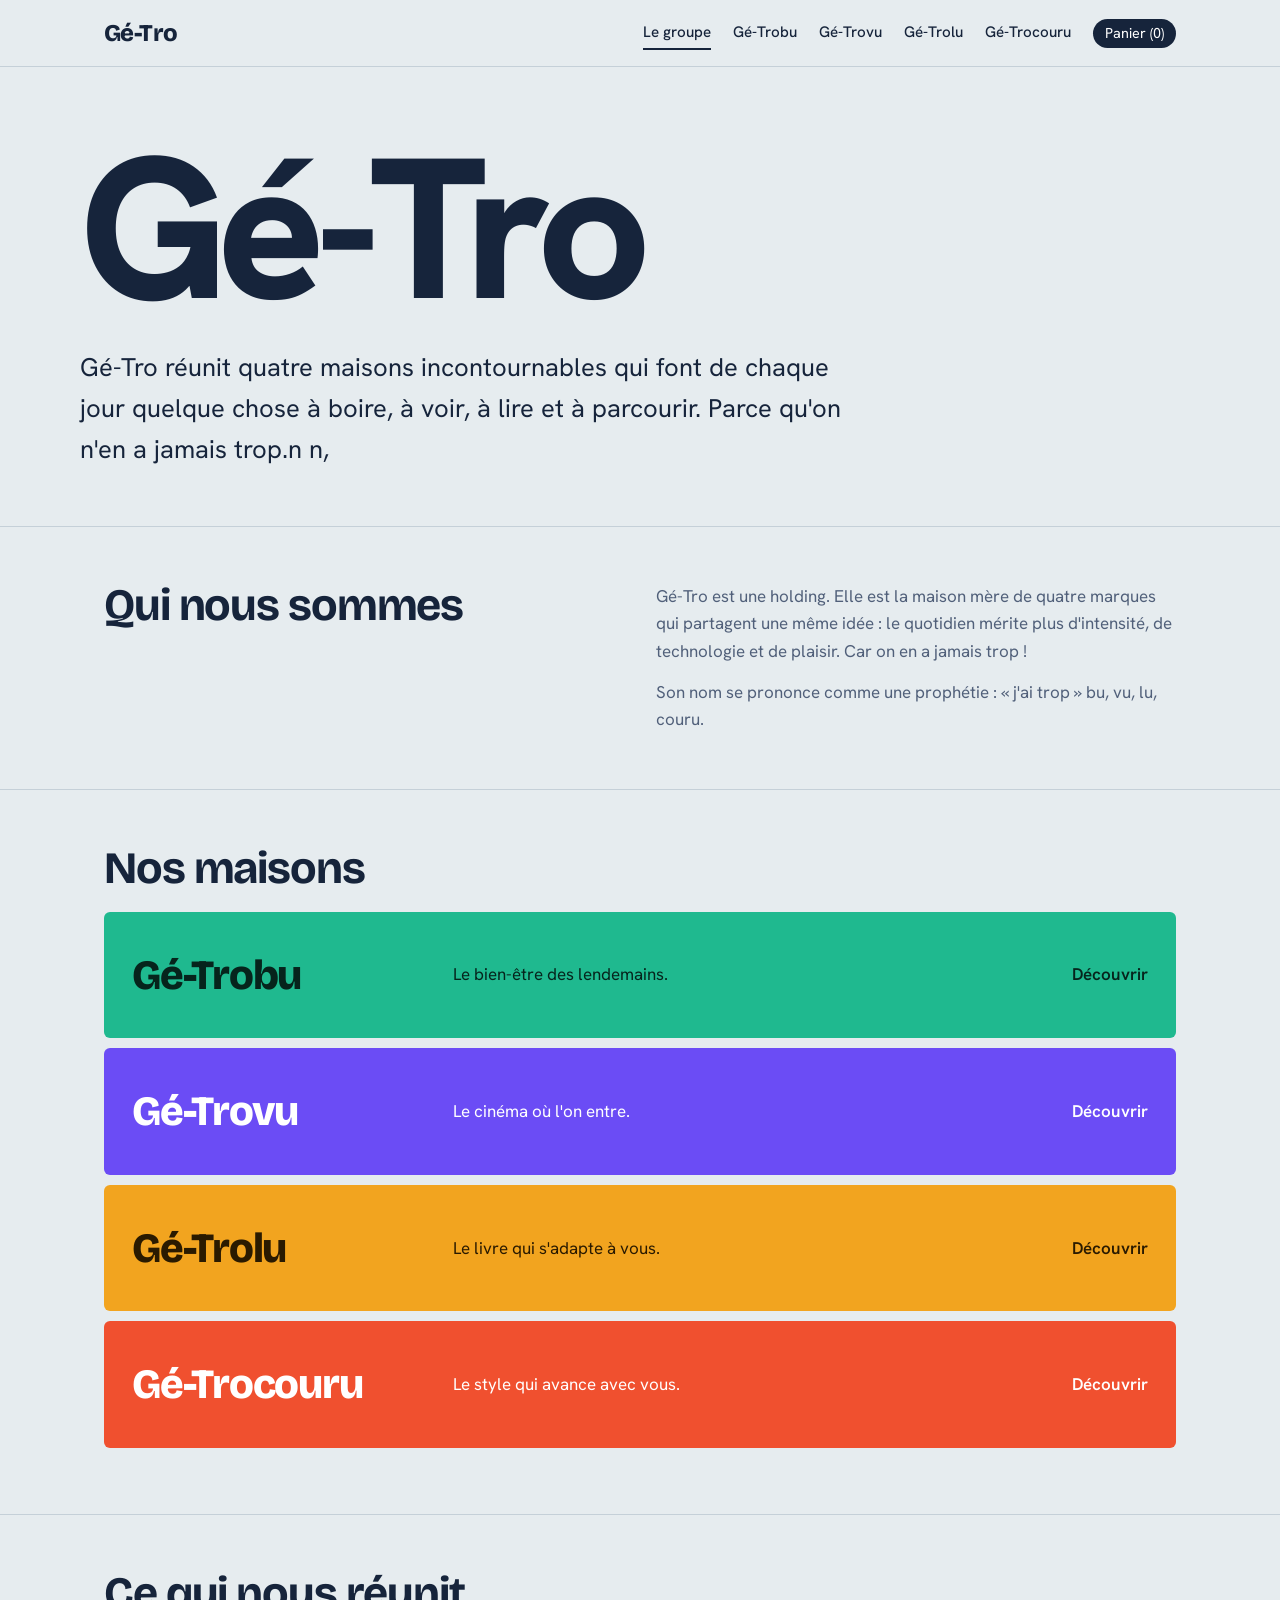
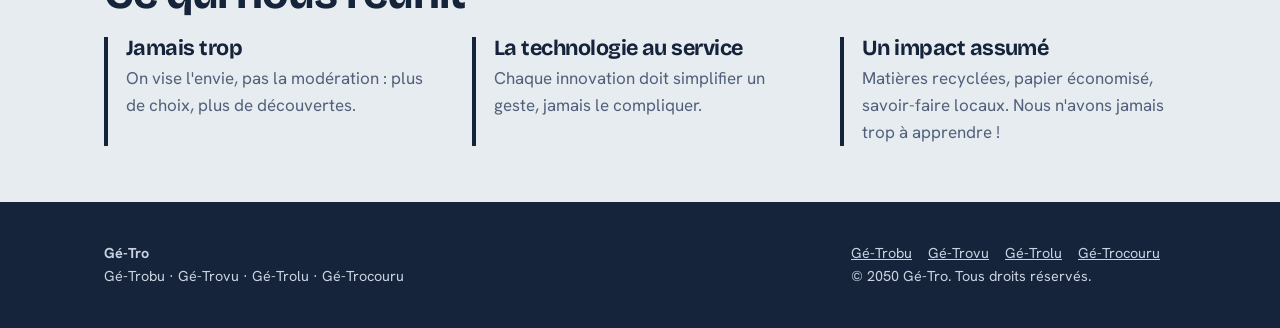
==== index.html @ 96f0ddb6 "Update index.html" ====
<!doctype html>
<html lang="fr">

<head>
    <meta charset="utf-8">
    <meta name="viewport" content="width=device-width,initial-scale=1">
    <title>Gé-Tro | On n'en a jamais trop</title>
    <meta name="description" content="Gé-Tro, la holding qui n'en a jamais trop.">

    <link rel="preconnect" href="https://fonts.googleapis.com">
    <link rel="preconnect" href="https://fonts.gstatic.com" crossorigin>
    <link
        href="https://fonts.googleapis.com/css2?family=Bricolage+Grotesque:opsz,wght@12..96,700;12..96,800&family=Hanken+Grotesk:wght@400;500;600&display=swap"
        rel="stylesheet">
    <link rel="stylesheet" href="style.css">
</head>

<body>
    <header>
        <div class="wrap">
            <nav aria-label="Principale"><a class="logo" href="index.html">Gé-Tro</a><a href="index.html"
                    aria-current="page">Le groupe</a><a href="trobu.html">Gé-Trobu</a><a
                    href="trovu.html">Gé-Trovu</a><a href="trolu.html">Gé-Trolu</a><a
                    href="trocouru.html">Gé-Trocouru</a><span id="cart" aria-live="polite">Panier (0)</span></nav>
        </div>
    </header>
    <main id="main">
        <div class="wrap hero">
            <div class="wm" aria-label="Gé-Tro"><span>Gé-Tro</span><span class="sfx" aria-hidden="true"><span
                        class="b1">bu</span><span class="b2">vu</span><span class="b3">lu</span><span
                        class="b4">couru</span></span></div>
            <p class="lead">Gé-Tro réunit quatre maisons incontournables qui font de chaque jour quelque chose à boire, à voir, à lire
                et à parcourir. Parce qu'on n'en a jamais trop.n n,</p>
        </div>
        <section>
            <div class="wrap cols">
                <div>
                    <h2>Qui nous sommes</h2>
                </div>
                <div class="txt">
                    <p>Gé-Tro est une holding. Elle est la maison mère de quatre marques qui partagent une même idée :
                        le quotidien mérite plus d'intensité, de technologie et de plaisir. Car on en a jamais trop !</p>
                    <p>Son nom se prononce comme une prophétie : « j'ai trop » bu, vu, lu, couru.</p>
                </div>
            </div>
        </section>
        <section>
            <div class="wrap">
                <h2>Nos maisons</h2><a class="row" style="--c:var(--bu);--on:#06241c" href="trobu.html"><span
                        class="n">Gé-Trobu</span><span>Le bien-être des lendemains. </span><span
                        class="go">Découvrir</span></a><a class="row" style="--c:var(--vu);--on:#fff"
                    href="trovu.html"><span class="n">Gé-Trovu</span><span>Le cinéma où l'on entre. </span><span
                        class="go">Découvrir</span></a><a class="row" style="--c:var(--lu);--on:#2a1a00"
                    href="trolu.html"><span class="n">Gé-Trolu</span><span>Le livre qui s'adapte à vous. </span><span
                        class="go">Découvrir</span></a><a class="row" style="--c:var(--cou);--on:#fff"
                    href="trocouru.html"><span class="n">Gé-Trocouru</span><span>Le style qui avance avec vous.
                    </span><span class="go">Découvrir</span></a>
            </div>
        </section>
        <section>
            <div class="wrap">
                <h2>Ce qui nous réunit</h2>
                <div class="cols">
                    <div class="val">
                        <h3>Jamais trop</h3>
                        <p>On vise l'envie, pas la modération : plus de choix, plus de découvertes.</p>
                    </div>
                    <div class="val">
                        <h3>La technologie au service</h3>
                        <p>Chaque innovation doit simplifier un geste, jamais le compliquer.</p>
                    </div>
                    <div class="val">
                        <h3>Un impact assumé</h3>
                        <p>Matières recyclées, papier économisé, savoir-faire locaux. Nous n'avons jamais trop à apprendre !</p>
                    </div>
                </div>
            </div>
        </section>
    </main>
    <footer>
        <div class="wrap">
            <div><strong>Gé-Tro</strong><br>Gé-Trobu · Gé-Trovu · Gé-Trolu · Gé-Trocouru</div>
            <div><a href="trobu.html">Gé-Trobu</a><a href="trovu.html">Gé-Trovu</a><a href="trolu.html">Gé-Trolu</a><a
                    href="trocouru.html">Gé-Trocouru</a><br>© 2050 Gé-Tro. Tous droits réservés.</div>
        </div>
    </footer>
    <script src="script.js"></script>
</body>

</html>
---- style.css ----
:root{--bg:#E6ECEF;--ink:#16243B;--mute:#51607a;--line:#c5d0d8;--c:#16243B;--on:#fff;
--bu:#1FB98F;--vu:#6B4CF5;--lu:#F2A41F;--cou:#F0502F}
*{box-sizing:border-box;margin:0}
html{scroll-behavior:smooth}
body{font:17px/1.6 "Hanken Grotesk",system-ui,sans-serif;background:var(--bg);color:var(--ink)}
h1,h2,h3,.logo{font-family:"Bricolage Grotesque","Hanken Grotesk",system-ui,sans-serif;line-height:1.02;letter-spacing:-.025em}
a{color:inherit}
:focus-visible{outline:3px solid var(--c);outline-offset:3px}
.wrap{max-width:1120px;margin:0 auto;padding:0 24px}
header{border-bottom:1px solid var(--line)}
nav{display:flex;align-items:center;gap:6px 22px;flex-wrap:wrap;padding:16px 0}
.logo{font-weight:800;font-size:1.5rem;text-decoration:none;margin-right:auto}
nav a:not(.logo){text-decoration:none;font-size:.95rem;font-weight:500;padding:4px 0;border-bottom:2px solid transparent}
nav a:not(.logo):hover,nav a[aria-current]{border-color:var(--c)}
#cart{font-size:.9rem;background:var(--ink);color:#fff;border-radius:99px;padding:3px 12px}
.hero{padding:72px 0 56px}
.wm{font-weight:800;font-size:clamp(4rem,17vw,12.5rem);line-height:.9;letter-spacing:-.05em;display:flex;flex-wrap:wrap;align-items:baseline}
.wm .sfx{display:inline-grid}
.wm .sfx span{grid-area:1/1;opacity:0;animation:cyc 10s infinite}
.wm .sfx span:nth-child(2){animation-delay:2.5s}.wm .sfx span:nth-child(3){animation-delay:5s}.wm .sfx span:nth-child(4){animation-delay:7.5s}
@keyframes cyc{0%{opacity:0;transform:translateY(.25em)}3%,22%{opacity:1;transform:none}25%,100%{opacity:0;transform:translateY(-.25em)}}
.b1{color:var(--bu)}.b2{color:var(--vu)}.b3{color:var(--lu)}.b4{color:var(--cou)}
.hero p.lead{font-size:clamp(1.2rem,2.4vw,1.6rem);max-width:30em;margin-top:28px}
.lead{max-width:36em}
section{padding:56px 0;border-top:1px solid var(--line)}
h2{font-size:clamp(1.8rem,4vw,2.8rem);margin-bottom:20px}
h3{font-size:1.35rem;margin-bottom:6px}
.cols{display:grid;grid-template-columns:repeat(auto-fit,minmax(240px,1fr));gap:32px}
.cols p,.txt p{color:var(--mute)}
.txt{max-width:40em}.txt p+p{margin-top:14px}
.row{display:grid;grid-template-columns:minmax(140px,1fr) 2fr auto;gap:24px;align-items:center;padding:30px 28px;background:var(--c);color:var(--on);text-decoration:none;margin-bottom:10px;border-radius:6px;transition:transform .2s}
.row:hover{transform:translateX(6px)}
.row .n{font-family:"Bricolage Grotesque",sans-serif;font-weight:800;font-size:clamp(1.6rem,4vw,2.6rem);letter-spacing:-.03em}
.row .go{font-weight:600}
.pitch{padding:64px 0 56px;background:var(--c);color:var(--on)}
.pitch .wm{font-size:clamp(3.5rem,13vw,9.5rem)}
.pitch .lead{font-size:clamp(1.15rem,2.2vw,1.5rem);margin-top:24px}
.pitch nav{padding:0}
.val{border-left:4px solid var(--c);padding-left:18px}
.shop{display:grid;grid-template-columns:repeat(auto-fit,minmax(240px,1fr));gap:20px}
.p{background:#fff;border-radius:6px;overflow:hidden;display:flex;flex-direction:column}
.p .vis{aspect-ratio:4/3;background:var(--c);color:var(--on);display:flex;align-items:flex-end;padding:16px;font:800 4.5rem/.85 "Bricolage Grotesque",sans-serif;letter-spacing:-.05em}
.p .in{padding:18px;display:flex;flex-direction:column;gap:6px;flex:1}
.p p{font-size:.95rem;color:var(--mute);flex:1}
.p .pr{display:flex;justify-content:space-between;align-items:center;margin-top:10px;font-weight:700}
button{font:600 .9rem inherit;font-family:inherit;border:0;background:var(--ink);color:#fff;padding:9px 16px;border-radius:99px;cursor:pointer}
button:hover{background:var(--c)}
footer{background:var(--ink);color:#c9d3e0;padding:40px 0;font-size:.9rem}
footer .wrap{display:flex;flex-wrap:wrap;gap:12px 32px;justify-content:space-between}
footer a{margin-right:16px}
@media(max-width:700px){.row{grid-template-columns:1fr}}
@media(prefers-reduced-motion:reduce){.wm .sfx span{animation:none}.wm .sfx span:first-child{opacity:1}.row{transition:none}}
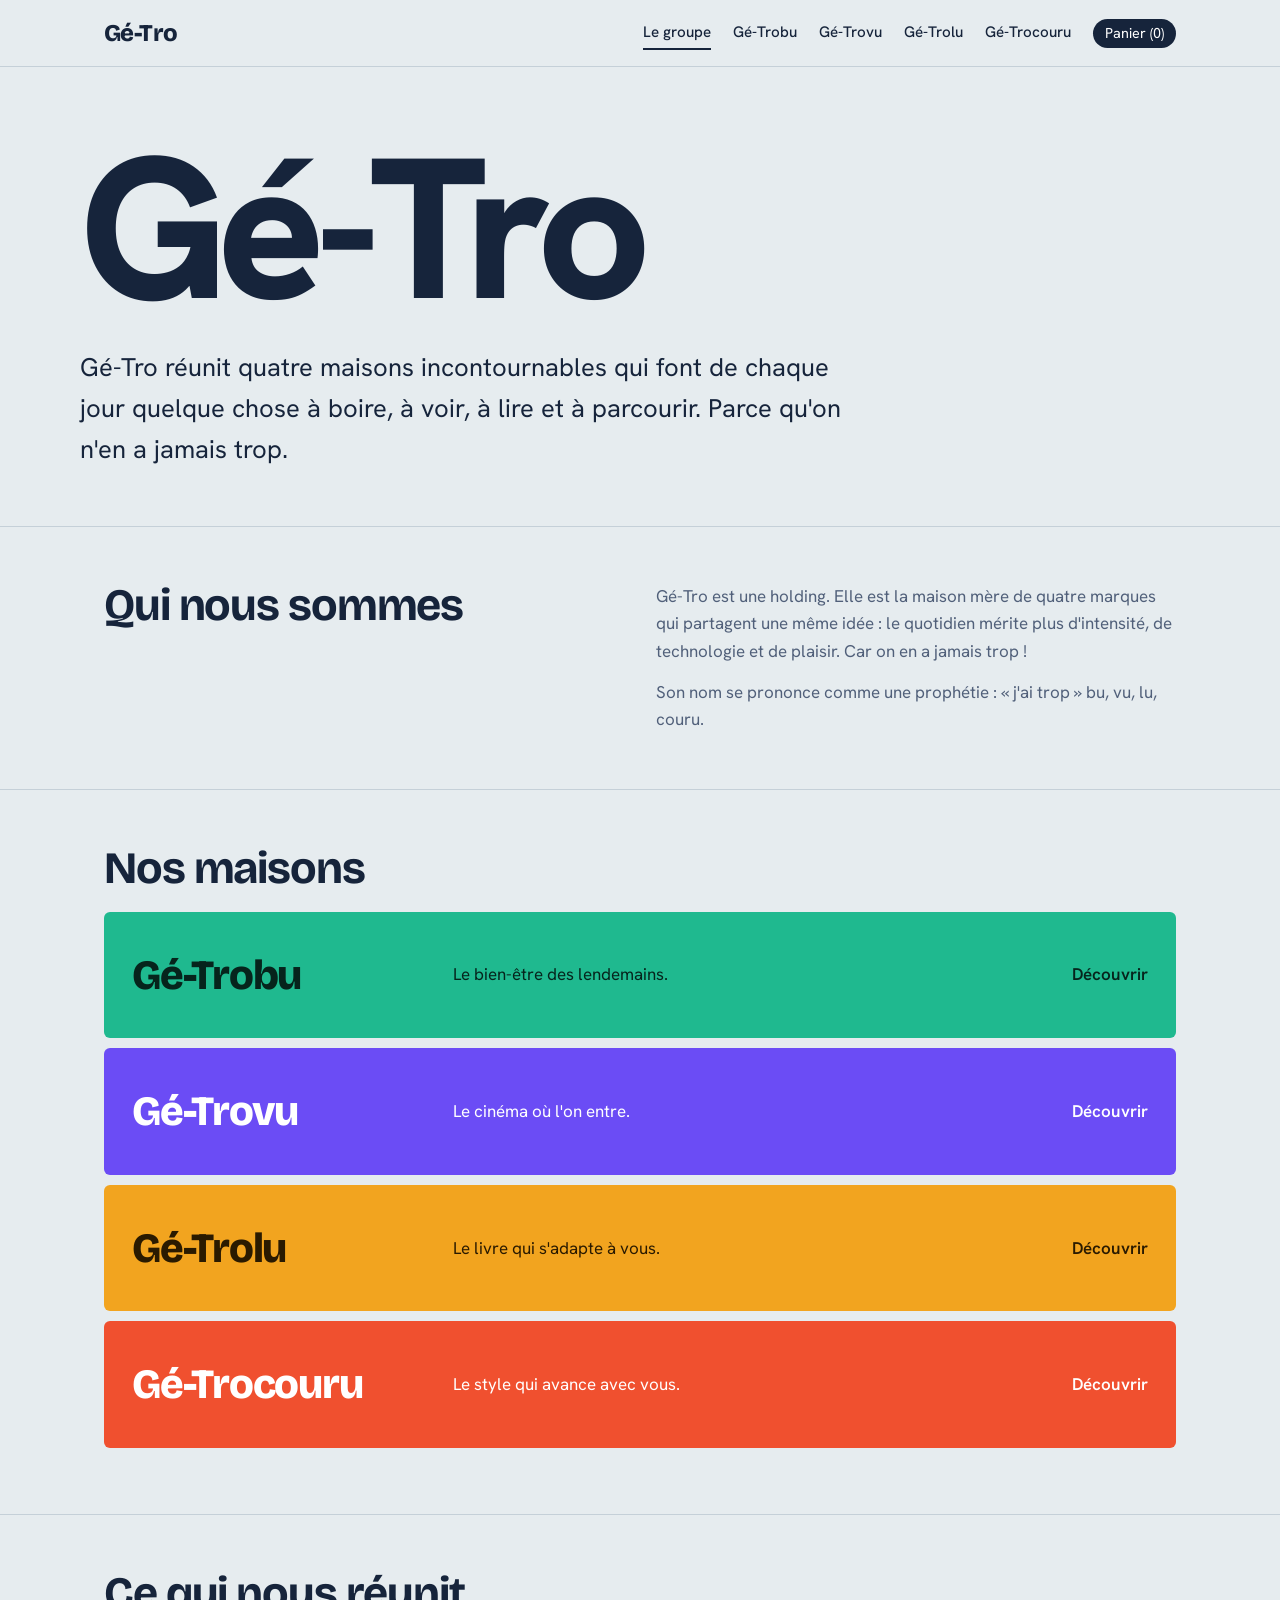
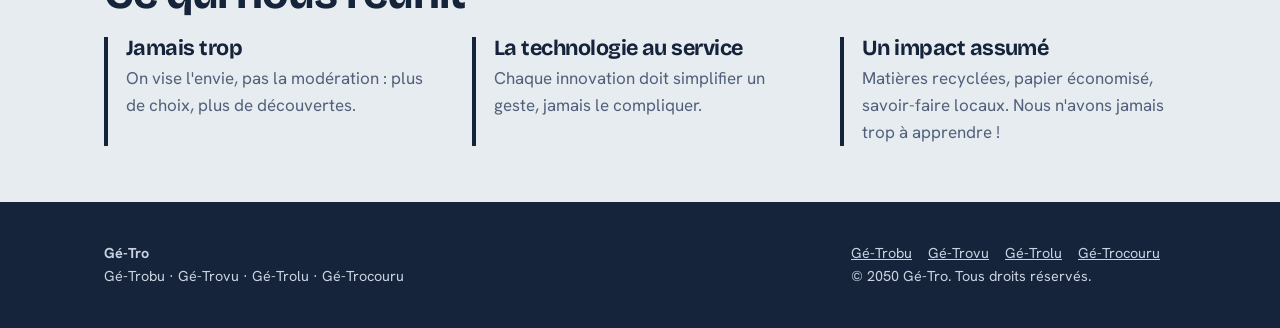
==== commit 74796da6: "Fix HTML encoding issues in index.html" ====
--- a/index.html
+++ b/index.html
@@ -30,7 +30,7 @@
                         class="b1">bu</span><span class="b2">vu</span><span class="b3">lu</span><span
                         class="b4">couru</span></span></div>
             <p class="lead">Gé-Tro réunit quatre maisons incontournables qui font de chaque jour quelque chose à boire, à voir, à lire
-                et à parcourir. Parce qu'on n'en a jamais trop.n n,</p>
+                et à parcourir. Parce qu'on n'en a jamais trop.</p>
         </div>
         <section>
             <div class="wrap cols">
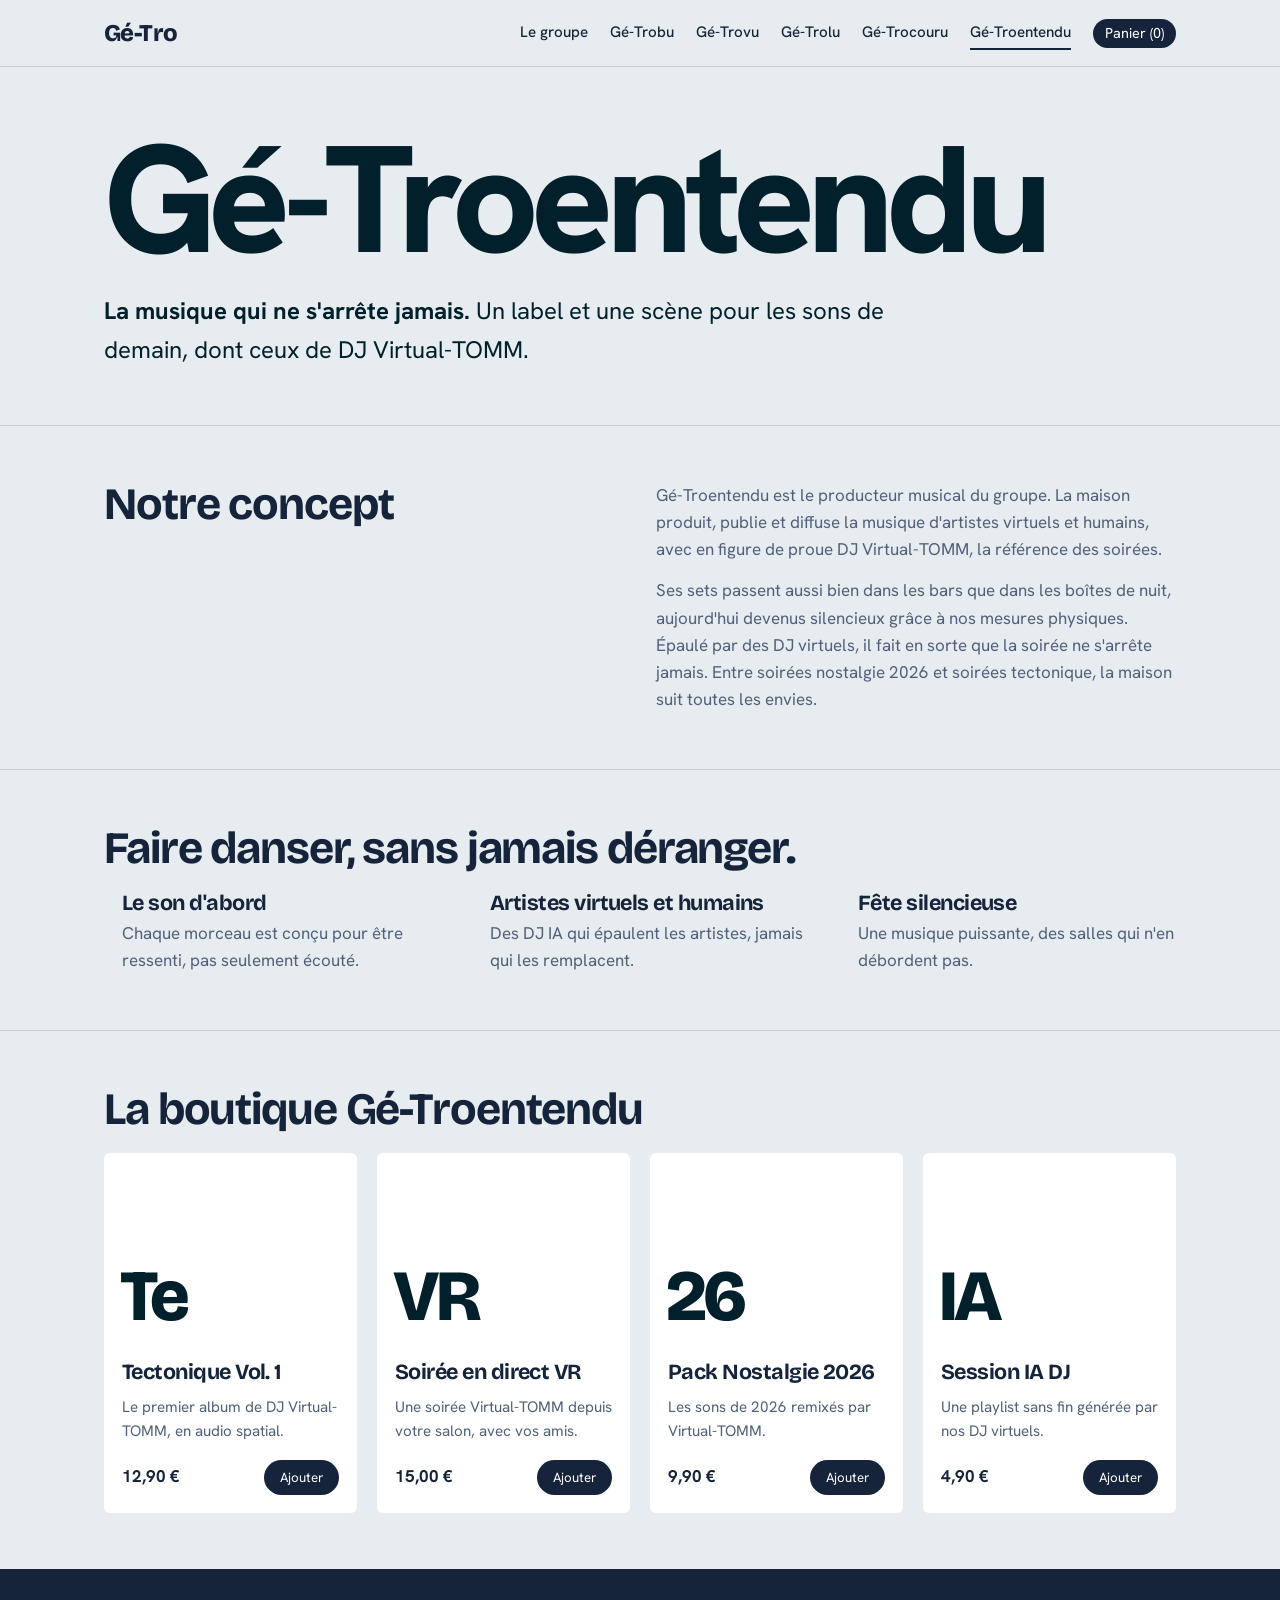
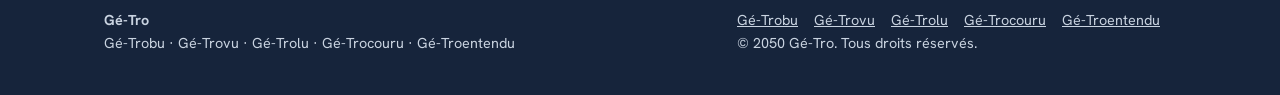
==== commit 9caf273d: "Update index.html" ====
--- a/index.html
+++ b/index.html
@@ -1,90 +1,61 @@
 <!doctype html>
 <html lang="fr">
-
 <head>
-    <meta charset="utf-8">
-    <meta name="viewport" content="width=device-width,initial-scale=1">
-    <title>Gé-Tro | On n'en a jamais trop</title>
-    <meta name="description" content="Gé-Tro, la holding qui n'en a jamais trop.">
-
-    <link rel="preconnect" href="https://fonts.googleapis.com">
-    <link rel="preconnect" href="https://fonts.gstatic.com" crossorigin>
-    <link
-        href="https://fonts.googleapis.com/css2?family=Bricolage+Grotesque:opsz,wght@12..96,700;12..96,800&family=Hanken+Grotesk:wght@400;500;600&display=swap"
-        rel="stylesheet">
-    <link rel="stylesheet" href="style.css">
+<meta charset="utf-8">
+<meta name="viewport" content="width=device-width,initial-scale=1">
+<title>Gé-Troentendu | Gé-Tro</title>
+<meta name="description" content="Gé-Tro, la holding qui n'en a jamais trop.">
+<link rel="preconnect" href="https://fonts.googleapis.com">
+<link rel="preconnect" href="https://fonts.gstatic.com" crossorigin>
+<link href="https://fonts.googleapis.com/css2?family=Bricolage+Grotesque:opsz,wght@12..96,700;12..96,800&family=Hanken+Grotesk:wght@400;500;600&display=swap" rel="stylesheet">
+<link rel="stylesheet" href="style.css">
 </head>
-
-<body>
-    <header>
-        <div class="wrap">
-            <nav aria-label="Principale"><a class="logo" href="index.html">Gé-Tro</a><a href="index.html"
-                    aria-current="page">Le groupe</a><a href="trobu.html">Gé-Trobu</a><a
-                    href="trovu.html">Gé-Trovu</a><a href="trolu.html">Gé-Trolu</a><a
-                    href="trocouru.html">Gé-Trocouru</a><span id="cart" aria-live="polite">Panier (0)</span></nav>
-        </div>
-    </header>
-    <main id="main">
-        <div class="wrap hero">
-            <div class="wm" aria-label="Gé-Tro"><span>Gé-Tro</span><span class="sfx" aria-hidden="true"><span
-                        class="b1">bu</span><span class="b2">vu</span><span class="b3">lu</span><span
-                        class="b4">couru</span></span></div>
-            <p class="lead">Gé-Tro réunit quatre maisons incontournables qui font de chaque jour quelque chose à boire, à voir, à lire
-                et à parcourir. Parce qu'on n'en a jamais trop.</p>
-        </div>
-        <section>
-            <div class="wrap cols">
-                <div>
-                    <h2>Qui nous sommes</h2>
-                </div>
-                <div class="txt">
-                    <p>Gé-Tro est une holding. Elle est la maison mère de quatre marques qui partagent une même idée :
-                        le quotidien mérite plus d'intensité, de technologie et de plaisir. Car on en a jamais trop !</p>
-                    <p>Son nom se prononce comme une prophétie : « j'ai trop » bu, vu, lu, couru.</p>
-                </div>
-            </div>
-        </section>
-        <section>
-            <div class="wrap">
-                <h2>Nos maisons</h2><a class="row" style="--c:var(--bu);--on:#06241c" href="trobu.html"><span
-                        class="n">Gé-Trobu</span><span>Le bien-être des lendemains. </span><span
-                        class="go">Découvrir</span></a><a class="row" style="--c:var(--vu);--on:#fff"
-                    href="trovu.html"><span class="n">Gé-Trovu</span><span>Le cinéma où l'on entre. </span><span
-                        class="go">Découvrir</span></a><a class="row" style="--c:var(--lu);--on:#2a1a00"
-                    href="trolu.html"><span class="n">Gé-Trolu</span><span>Le livre qui s'adapte à vous. </span><span
-                        class="go">Découvrir</span></a><a class="row" style="--c:var(--cou);--on:#fff"
-                    href="trocouru.html"><span class="n">Gé-Trocouru</span><span>Le style qui avance avec vous.
-                    </span><span class="go">Découvrir</span></a>
-            </div>
-        </section>
-        <section>
-            <div class="wrap">
-                <h2>Ce qui nous réunit</h2>
-                <div class="cols">
-                    <div class="val">
-                        <h3>Jamais trop</h3>
-                        <p>On vise l'envie, pas la modération : plus de choix, plus de découvertes.</p>
-                    </div>
-                    <div class="val">
-                        <h3>La technologie au service</h3>
-                        <p>Chaque innovation doit simplifier un geste, jamais le compliquer.</p>
-                    </div>
-                    <div class="val">
-                        <h3>Un impact assumé</h3>
-                        <p>Matières recyclées, papier économisé, savoir-faire locaux. Nous n'avons jamais trop à apprendre !</p>
-                    </div>
-                </div>
-            </div>
-        </section>
-    </main>
-    <footer>
-        <div class="wrap">
-            <div><strong>Gé-Tro</strong><br>Gé-Trobu · Gé-Trovu · Gé-Trolu · Gé-Trocouru</div>
-            <div><a href="trobu.html">Gé-Trobu</a><a href="trovu.html">Gé-Trovu</a><a href="trolu.html">Gé-Trolu</a><a
-                    href="trocouru.html">Gé-Trocouru</a><br>© 2050 Gé-Tro. Tous droits réservés.</div>
-        </div>
-    </footer>
-    <script src="script.js"></script>
+<body style="--c:var(--en)">
+<header><div class="wrap"><nav aria-label="Principale"><a class="logo" href="index.html">Gé-Tro</a><a href="index.html">Le groupe</a><a href="trobu.html">Gé-Trobu</a><a href="trovu.html">Gé-Trovu</a><a href="trolu.html">Gé-Trolu</a><a href="trocouru.html">Gé-Trocouru</a><a href="troentendu.html" aria-current="page">Gé-Troentendu</a><span id="cart" aria-live="polite">Panier (0)</span></nav></div></header>
+<main id="main">
+<div class="pitch" style="--on:#02202c">
+<div class="wrap">
+<div class="wm"><span>Gé-Tro</span><span>entendu</span></div>
+<p class="lead"><strong>La musique qui ne s'arrête jamais.</strong> Un label et une scène pour les sons de demain, dont ceux de DJ Virtual-TOMM.</p>
+</div>
+</div>
+<section>
+<div class="wrap cols">
+<div><h2>Notre concept</h2></div>
+<div class="txt">
+<p>Gé-Troentendu est le producteur musical du groupe. La maison produit, publie et diffuse la musique d'artistes virtuels et humains, avec en figure de proue DJ Virtual-TOMM, la référence des soirées.</p>
+<p>Ses sets passent aussi bien dans les bars que dans les boîtes de nuit, aujourd'hui devenus silencieux grâce à nos mesures physiques. Épaulé par des DJ virtuels, il fait en sorte que la soirée ne s'arrête jamais. Entre soirées nostalgie 2026 et soirées tectonique, la maison suit toutes les envies.</p>
+</div>
+</div>
+</section>
+<section>
+<div class="wrap">
+<h2>Faire danser, sans jamais déranger.</h2>
+<div class="cols">
+<div class="val"><h3>Le son d'abord</h3><p>Chaque morceau est conçu pour être ressenti, pas seulement écouté.</p></div>
+<div class="val"><h3>Artistes virtuels et humains</h3><p>Des DJ IA qui épaulent les artistes, jamais qui les remplacent.</p></div>
+<div class="val"><h3>Fête silencieuse</h3><p>Une musique puissante, des salles qui n'en débordent pas.</p></div>
+</div>
+</div>
+</section>
+<section id="boutique">
+<div class="wrap">
+<h2>La boutique Gé-Troentendu</h2>
+<div class="shop">
+<article class="p"><div class="vis" style="--on:#02202c" aria-hidden="true">Te</div><div class="in"><h3>Tectonique Vol. 1</h3><p>Le premier album de DJ Virtual-TOMM, en audio spatial.</p><div class="pr"><span>12,90 €</span><button data-add>Ajouter</button></div></div></article>
+<article class="p"><div class="vis" style="--on:#02202c" aria-hidden="true">VR</div><div class="in"><h3>Soirée en direct VR</h3><p>Une soirée Virtual-TOMM depuis votre salon, avec vos amis.</p><div class="pr"><span>15,00 €</span><button data-add>Ajouter</button></div></div></article>
+<article class="p"><div class="vis" style="--on:#02202c" aria-hidden="true">26</div><div class="in"><h3>Pack Nostalgie 2026</h3><p>Les sons de 2026 remixés par Virtual-TOMM.</p><div class="pr"><span>9,90 €</span><button data-add>Ajouter</button></div></div></article>
+<article class="p"><div class="vis" style="--on:#02202c" aria-hidden="true">IA</div><div class="in"><h3>Session IA DJ</h3><p>Une playlist sans fin générée par nos DJ virtuels.</p><div class="pr"><span>4,90 €</span><button data-add>Ajouter</button></div></div></article>
+</div>
+</div>
+</section>
+</main>
+<footer>
+<div class="wrap">
+<div><strong>Gé-Tro</strong><br>Gé-Trobu · Gé-Trovu · Gé-Trolu · Gé-Trocouru · Gé-Troentendu</div>
+<div><a href="trobu.html">Gé-Trobu</a><a href="trovu.html">Gé-Trovu</a><a href="trolu.html">Gé-Trolu</a><a href="trocouru.html">Gé-Trocouru</a><a href="troentendu.html">Gé-Troentendu</a><br>© 2050 Gé-Tro. Tous droits réservés.</div>
+</div>
+</footer>
+<script src="script.js"></script>
 </body>
-
 </html>
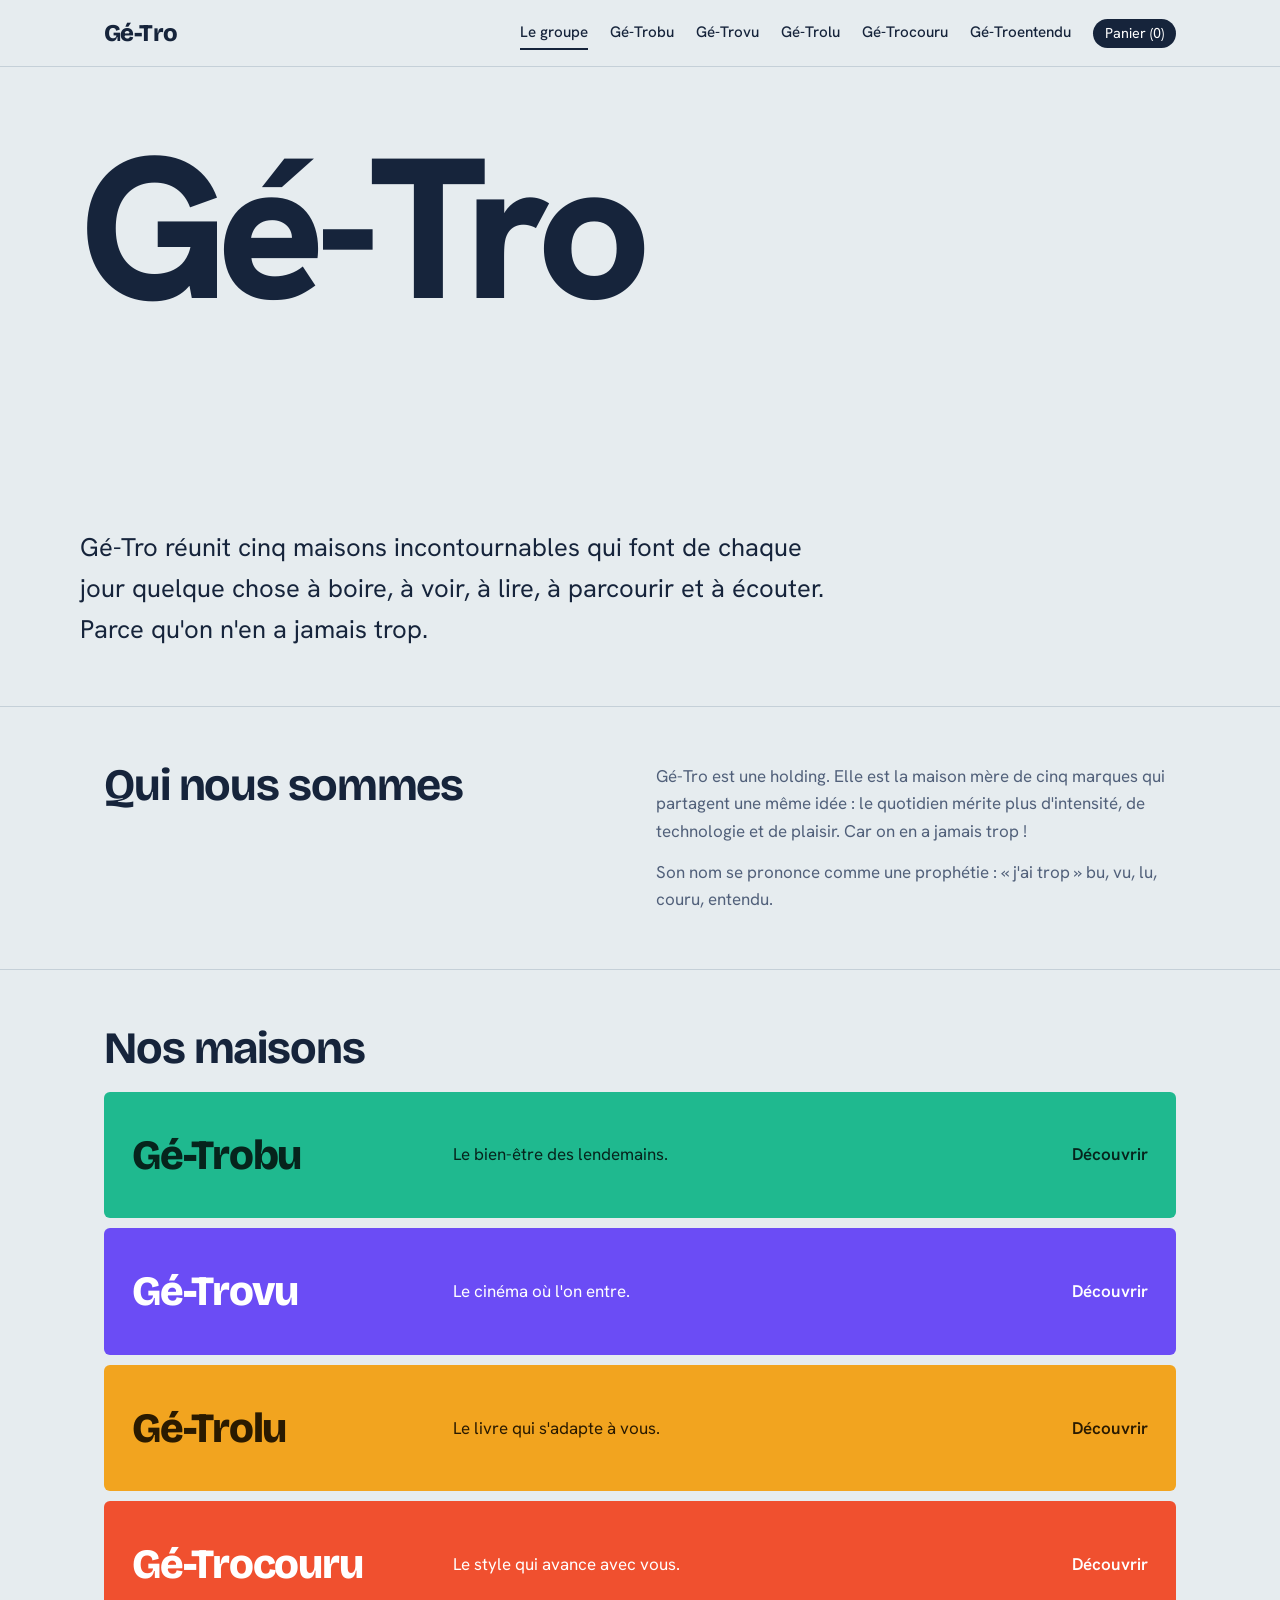
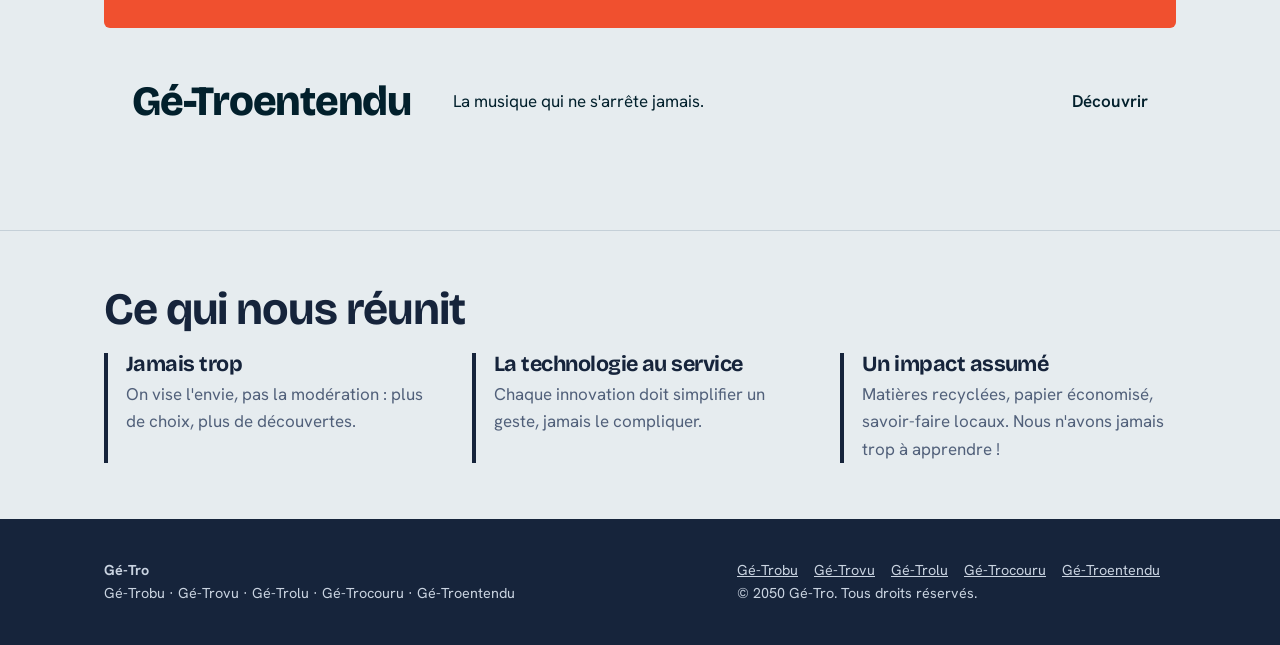
==== commit edf288e7: "Revise index.html content and structure Updated the content and structure of the index.html file, in" ====
--- a/index.html
+++ b/index.html
@@ -3,49 +3,46 @@
 <head>
 <meta charset="utf-8">
 <meta name="viewport" content="width=device-width,initial-scale=1">
-<title>Gé-Troentendu | Gé-Tro</title>
+<title>Gé-Tro | On n'en a jamais trop</title>
 <meta name="description" content="Gé-Tro, la holding qui n'en a jamais trop.">
 <link rel="preconnect" href="https://fonts.googleapis.com">
 <link rel="preconnect" href="https://fonts.gstatic.com" crossorigin>
 <link href="https://fonts.googleapis.com/css2?family=Bricolage+Grotesque:opsz,wght@12..96,700;12..96,800&family=Hanken+Grotesk:wght@400;500;600&display=swap" rel="stylesheet">
 <link rel="stylesheet" href="style.css">
 </head>
-<body style="--c:var(--en)">
-<header><div class="wrap"><nav aria-label="Principale"><a class="logo" href="index.html">Gé-Tro</a><a href="index.html">Le groupe</a><a href="trobu.html">Gé-Trobu</a><a href="trovu.html">Gé-Trovu</a><a href="trolu.html">Gé-Trolu</a><a href="trocouru.html">Gé-Trocouru</a><a href="troentendu.html" aria-current="page">Gé-Troentendu</a><span id="cart" aria-live="polite">Panier (0)</span></nav></div></header>
+<body>
+<header><div class="wrap"><nav aria-label="Principale"><a class="logo" href="index.html">Gé-Tro</a><a href="index.html" aria-current="page">Le groupe</a><a href="trobu.html">Gé-Trobu</a><a href="trovu.html">Gé-Trovu</a><a href="trolu.html">Gé-Trolu</a><a href="trocouru.html">Gé-Trocouru</a><a href="troentendu.html">Gé-Troentendu</a><span id="cart" aria-live="polite">Panier (0)</span></nav></div></header>
 <main id="main">
-<div class="pitch" style="--on:#02202c">
-<div class="wrap">
-<div class="wm"><span>Gé-Tro</span><span>entendu</span></div>
-<p class="lead"><strong>La musique qui ne s'arrête jamais.</strong> Un label et une scène pour les sons de demain, dont ceux de DJ Virtual-TOMM.</p>
-</div>
+<div class="wrap hero">
+<div class="wm" aria-label="Gé-Tro"><span>Gé-Tro</span><span class="sfx" aria-hidden="true"><span class="b1">bu</span><span class="b2">vu</span><span class="b3">lu</span><span class="b4">couru</span><span class="b5">entendu</span></span></div>
+<p class="lead">Gé-Tro réunit cinq maisons incontournables qui font de chaque jour quelque chose à boire, à voir, à lire, à parcourir et à écouter. Parce qu'on n'en a jamais trop.</p>
 </div>
 <section>
 <div class="wrap cols">
-<div><h2>Notre concept</h2></div>
+<div><h2>Qui nous sommes</h2></div>
 <div class="txt">
-<p>Gé-Troentendu est le producteur musical du groupe. La maison produit, publie et diffuse la musique d'artistes virtuels et humains, avec en figure de proue DJ Virtual-TOMM, la référence des soirées.</p>
-<p>Ses sets passent aussi bien dans les bars que dans les boîtes de nuit, aujourd'hui devenus silencieux grâce à nos mesures physiques. Épaulé par des DJ virtuels, il fait en sorte que la soirée ne s'arrête jamais. Entre soirées nostalgie 2026 et soirées tectonique, la maison suit toutes les envies.</p>
+<p>Gé-Tro est une holding. Elle est la maison mère de cinq marques qui partagent une même idée : le quotidien mérite plus d'intensité, de technologie et de plaisir. Car on en a jamais trop !</p>
+<p>Son nom se prononce comme une prophétie : « j'ai trop » bu, vu, lu, couru, entendu.</p>
 </div>
 </div>
 </section>
 <section>
 <div class="wrap">
-<h2>Faire danser, sans jamais déranger.</h2>
-<div class="cols">
-<div class="val"><h3>Le son d'abord</h3><p>Chaque morceau est conçu pour être ressenti, pas seulement écouté.</p></div>
-<div class="val"><h3>Artistes virtuels et humains</h3><p>Des DJ IA qui épaulent les artistes, jamais qui les remplacent.</p></div>
-<div class="val"><h3>Fête silencieuse</h3><p>Une musique puissante, des salles qui n'en débordent pas.</p></div>
-</div>
+<h2>Nos maisons</h2>
+<a class="row" style="--c:var(--bu);--on:#06241c" href="trobu.html"><span class="n">Gé-Trobu</span><span>Le bien-être des lendemains.</span><span class="go">Découvrir</span></a>
+<a class="row" style="--c:var(--vu);--on:#fff" href="trovu.html"><span class="n">Gé-Trovu</span><span>Le cinéma où l'on entre.</span><span class="go">Découvrir</span></a>
+<a class="row" style="--c:var(--lu);--on:#2a1a00" href="trolu.html"><span class="n">Gé-Trolu</span><span>Le livre qui s'adapte à vous.</span><span class="go">Découvrir</span></a>
+<a class="row" style="--c:var(--cou);--on:#fff" href="trocouru.html"><span class="n">Gé-Trocouru</span><span>Le style qui avance avec vous.</span><span class="go">Découvrir</span></a>
+<a class="row" style="--c:var(--en);--on:#02202c" href="troentendu.html"><span class="n">Gé-Troentendu</span><span>La musique qui ne s'arrête jamais.</span><span class="go">Découvrir</span></a>
 </div>
 </section>
-<section id="boutique">
+<section>
 <div class="wrap">
-<h2>La boutique Gé-Troentendu</h2>
-<div class="shop">
-<article class="p"><div class="vis" style="--on:#02202c" aria-hidden="true">Te</div><div class="in"><h3>Tectonique Vol. 1</h3><p>Le premier album de DJ Virtual-TOMM, en audio spatial.</p><div class="pr"><span>12,90 €</span><button data-add>Ajouter</button></div></div></article>
-<article class="p"><div class="vis" style="--on:#02202c" aria-hidden="true">VR</div><div class="in"><h3>Soirée en direct VR</h3><p>Une soirée Virtual-TOMM depuis votre salon, avec vos amis.</p><div class="pr"><span>15,00 €</span><button data-add>Ajouter</button></div></div></article>
-<article class="p"><div class="vis" style="--on:#02202c" aria-hidden="true">26</div><div class="in"><h3>Pack Nostalgie 2026</h3><p>Les sons de 2026 remixés par Virtual-TOMM.</p><div class="pr"><span>9,90 €</span><button data-add>Ajouter</button></div></div></article>
-<article class="p"><div class="vis" style="--on:#02202c" aria-hidden="true">IA</div><div class="in"><h3>Session IA DJ</h3><p>Une playlist sans fin générée par nos DJ virtuels.</p><div class="pr"><span>4,90 €</span><button data-add>Ajouter</button></div></div></article>
+<h2>Ce qui nous réunit</h2>
+<div class="cols">
+<div class="val"><h3>Jamais trop</h3><p>On vise l'envie, pas la modération : plus de choix, plus de découvertes.</p></div>
+<div class="val"><h3>La technologie au service</h3><p>Chaque innovation doit simplifier un geste, jamais le compliquer.</p></div>
+<div class="val"><h3>Un impact assumé</h3><p>Matières recyclées, papier économisé, savoir-faire locaux. Nous n'avons jamais trop à apprendre !</p></div>
 </div>
 </div>
 </section>
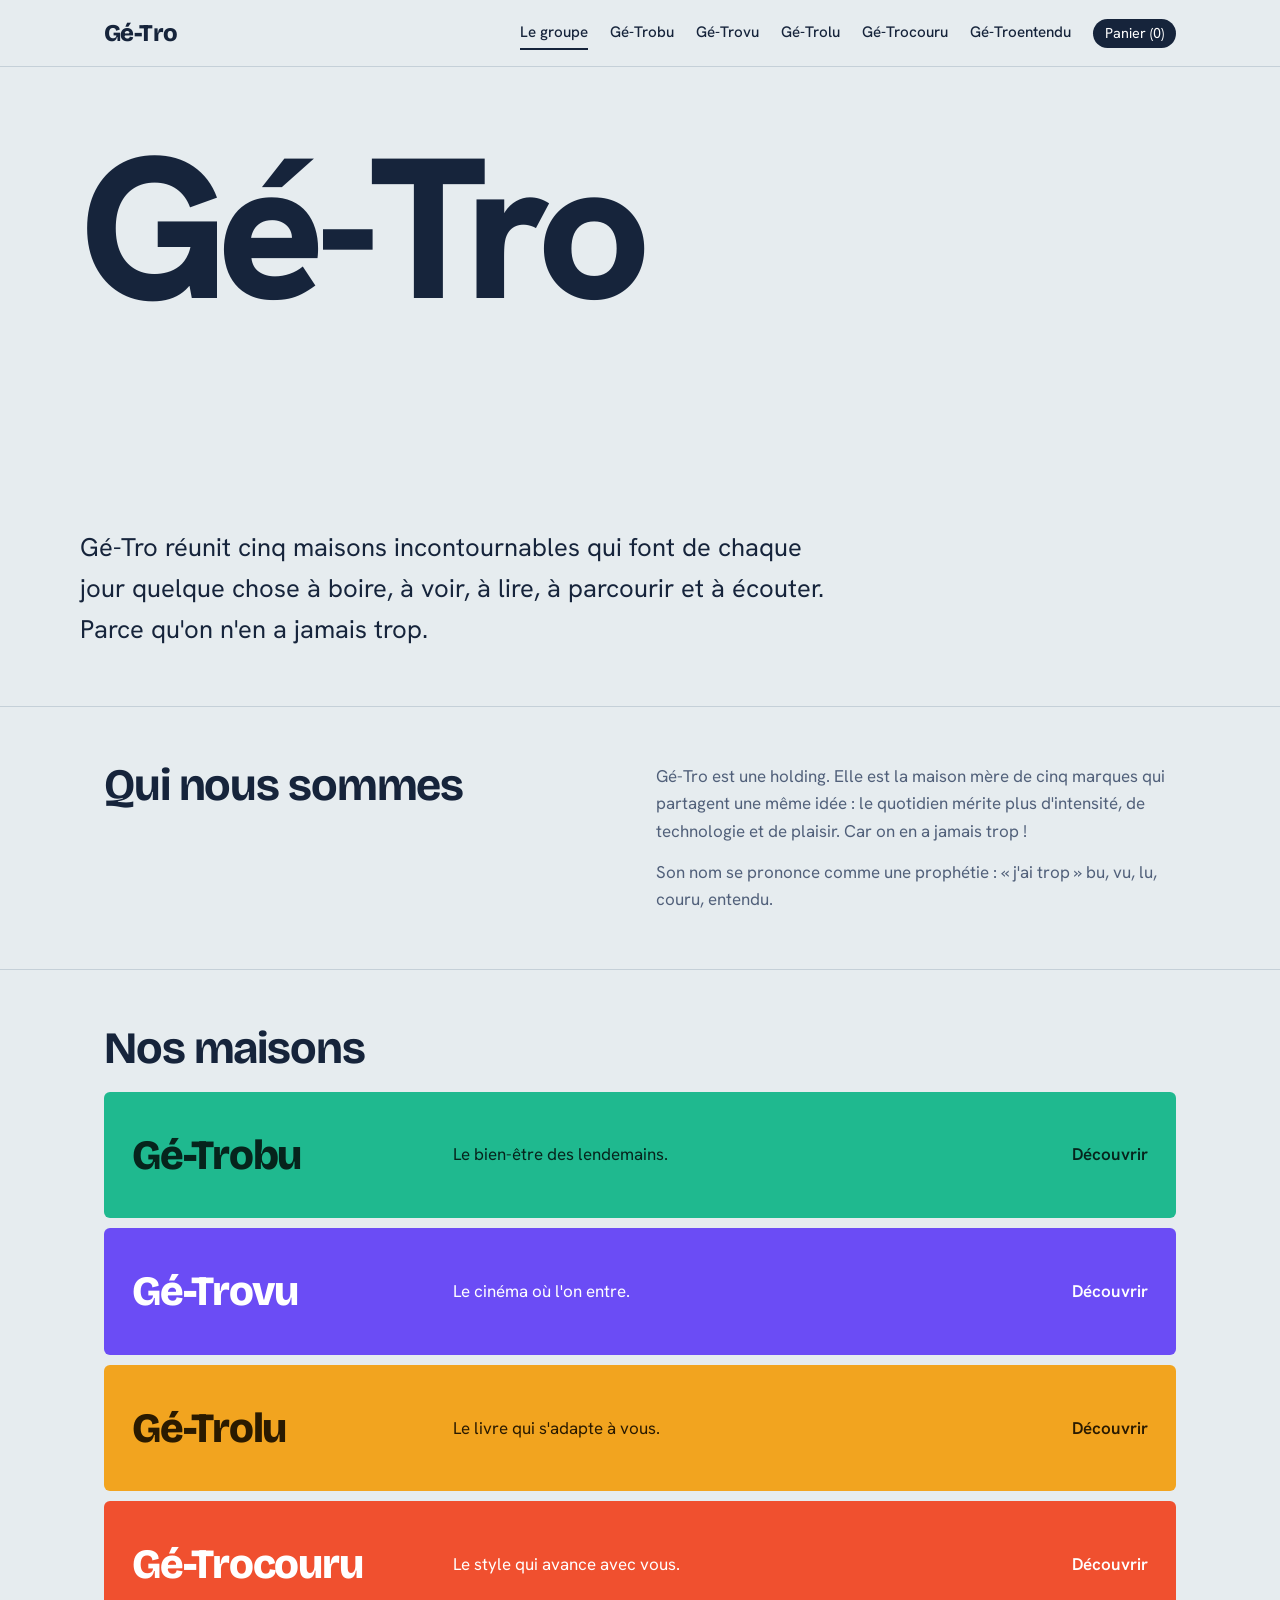
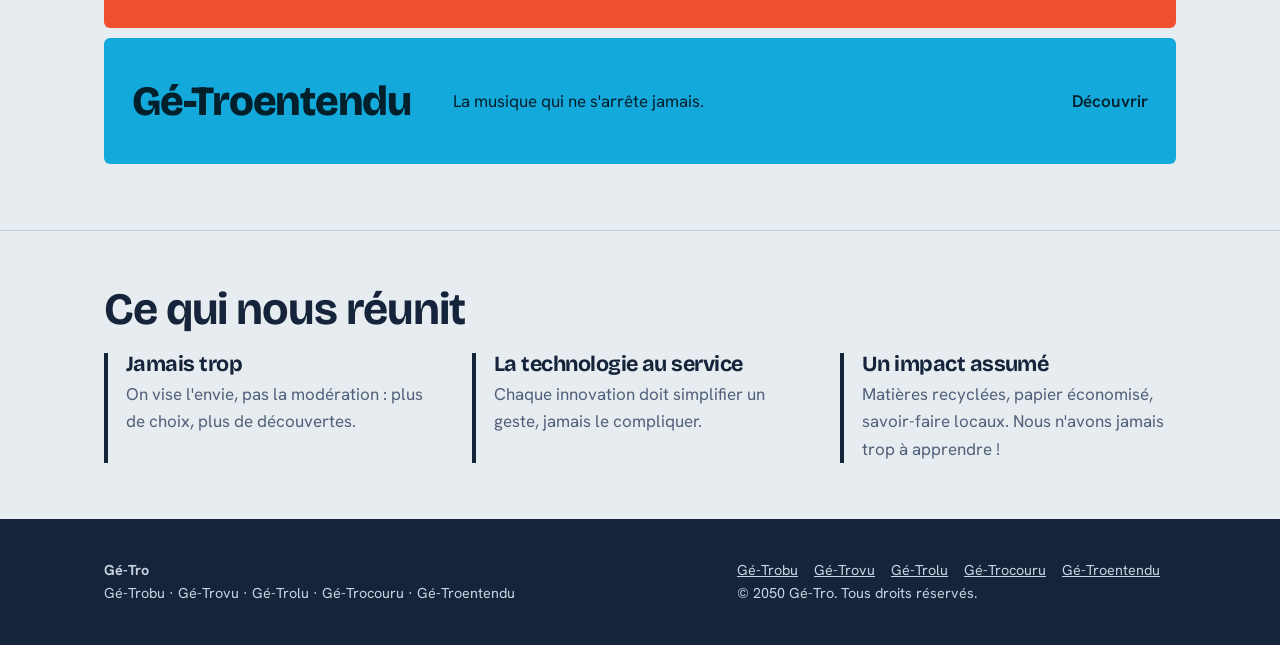
==== commit bee7a7ed: "Refactor index.html structure and content The HTML structure has been updated, including the head, b" ====
--- a/index.html
+++ b/index.html
@@ -1,58 +1,93 @@
 <!doctype html>
 <html lang="fr">
+
 <head>
-<meta charset="utf-8">
-<meta name="viewport" content="width=device-width,initial-scale=1">
-<title>Gé-Tro | On n'en a jamais trop</title>
-<meta name="description" content="Gé-Tro, la holding qui n'en a jamais trop.">
-<link rel="preconnect" href="https://fonts.googleapis.com">
-<link rel="preconnect" href="https://fonts.gstatic.com" crossorigin>
-<link href="https://fonts.googleapis.com/css2?family=Bricolage+Grotesque:opsz,wght@12..96,700;12..96,800&family=Hanken+Grotesk:wght@400;500;600&display=swap" rel="stylesheet">
-<link rel="stylesheet" href="style.css">
+  <meta charset="utf-8">
+  <meta name="viewport" content="width=device-width,initial-scale=1">
+  <title>Gé-Tro | On n'en a jamais trop</title>
+  <meta name="description" content="Gé-Tro, la holding qui n'en a jamais trop.">
+  <link rel="preconnect" href="https://fonts.googleapis.com">
+  <link rel="preconnect" href="https://fonts.gstatic.com" crossorigin>
+  <link
+    href="https://fonts.googleapis.com/css2?family=Bricolage+Grotesque:opsz,wght@12..96,700;12..96,800&family=Hanken+Grotesk:wght@400;500;600&display=swap"
+    rel="stylesheet">
+  <link rel="stylesheet" href="style.css">
 </head>
+
 <body>
-<header><div class="wrap"><nav aria-label="Principale"><a class="logo" href="index.html">Gé-Tro</a><a href="index.html" aria-current="page">Le groupe</a><a href="trobu.html">Gé-Trobu</a><a href="trovu.html">Gé-Trovu</a><a href="trolu.html">Gé-Trolu</a><a href="trocouru.html">Gé-Trocouru</a><a href="troentendu.html">Gé-Troentendu</a><span id="cart" aria-live="polite">Panier (0)</span></nav></div></header>
-<main id="main">
-<div class="wrap hero">
-<div class="wm" aria-label="Gé-Tro"><span>Gé-Tro</span><span class="sfx" aria-hidden="true"><span class="b1">bu</span><span class="b2">vu</span><span class="b3">lu</span><span class="b4">couru</span><span class="b5">entendu</span></span></div>
-<p class="lead">Gé-Tro réunit cinq maisons incontournables qui font de chaque jour quelque chose à boire, à voir, à lire, à parcourir et à écouter. Parce qu'on n'en a jamais trop.</p>
-</div>
-<section>
-<div class="wrap cols">
-<div><h2>Qui nous sommes</h2></div>
-<div class="txt">
-<p>Gé-Tro est une holding. Elle est la maison mère de cinq marques qui partagent une même idée : le quotidien mérite plus d'intensité, de technologie et de plaisir. Car on en a jamais trop !</p>
-<p>Son nom se prononce comme une prophétie : « j'ai trop » bu, vu, lu, couru, entendu.</p>
-</div>
-</div>
-</section>
-<section>
-<div class="wrap">
-<h2>Nos maisons</h2>
-<a class="row" style="--c:var(--bu);--on:#06241c" href="trobu.html"><span class="n">Gé-Trobu</span><span>Le bien-être des lendemains.</span><span class="go">Découvrir</span></a>
-<a class="row" style="--c:var(--vu);--on:#fff" href="trovu.html"><span class="n">Gé-Trovu</span><span>Le cinéma où l'on entre.</span><span class="go">Découvrir</span></a>
-<a class="row" style="--c:var(--lu);--on:#2a1a00" href="trolu.html"><span class="n">Gé-Trolu</span><span>Le livre qui s'adapte à vous.</span><span class="go">Découvrir</span></a>
-<a class="row" style="--c:var(--cou);--on:#fff" href="trocouru.html"><span class="n">Gé-Trocouru</span><span>Le style qui avance avec vous.</span><span class="go">Découvrir</span></a>
-<a class="row" style="--c:var(--en);--on:#02202c" href="troentendu.html"><span class="n">Gé-Troentendu</span><span>La musique qui ne s'arrête jamais.</span><span class="go">Découvrir</span></a>
-</div>
-</section>
-<section>
-<div class="wrap">
-<h2>Ce qui nous réunit</h2>
-<div class="cols">
-<div class="val"><h3>Jamais trop</h3><p>On vise l'envie, pas la modération : plus de choix, plus de découvertes.</p></div>
-<div class="val"><h3>La technologie au service</h3><p>Chaque innovation doit simplifier un geste, jamais le compliquer.</p></div>
-<div class="val"><h3>Un impact assumé</h3><p>Matières recyclées, papier économisé, savoir-faire locaux. Nous n'avons jamais trop à apprendre !</p></div>
-</div>
-</div>
-</section>
-</main>
-<footer>
-<div class="wrap">
-<div><strong>Gé-Tro</strong><br>Gé-Trobu · Gé-Trovu · Gé-Trolu · Gé-Trocouru · Gé-Troentendu</div>
-<div><a href="trobu.html">Gé-Trobu</a><a href="trovu.html">Gé-Trovu</a><a href="trolu.html">Gé-Trolu</a><a href="trocouru.html">Gé-Trocouru</a><a href="troentendu.html">Gé-Troentendu</a><br>© 2050 Gé-Tro. Tous droits réservés.</div>
-</div>
-</footer>
-<script src="script.js"></script>
+  <header>
+    <div class="wrap">
+      <nav aria-label="Principale"><a class="logo" href="index.html">Gé-Tro</a><a href="index.html"
+          aria-current="page">Le groupe</a><a href="trobu.html">Gé-Trobu</a><a href="trovu.html">Gé-Trovu</a><a
+          href="trolu.html">Gé-Trolu</a><a href="trocouru.html">Gé-Trocouru</a><a
+          href="troentendu.html">Gé-Troentendu</a><span id="cart" aria-live="polite">Panier (0)</span></nav>
+    </div>
+  </header>
+  <main id="main">
+    <div class="wrap hero">
+      <div class="wm" aria-label="Gé-Tro"><span>Gé-Tro</span><span class="sfx" aria-hidden="true"><span
+            class="b1">bu</span><span class="b2">vu</span><span class="b3">lu</span><span class="b4">couru</span><span
+            class="b5">entendu</span></span></div>
+      <p class="lead">Gé-Tro réunit cinq maisons incontournables qui font de chaque jour quelque chose à boire, à voir,
+        à lire, à parcourir et à écouter. Parce qu'on n'en a jamais trop.</p>
+    </div>
+    <section>
+      <div class="wrap cols">
+        <div>
+          <h2>Qui nous sommes</h2>
+        </div>
+        <div class="txt">
+          <p>Gé-Tro est une holding. Elle est la maison mère de cinq marques qui partagent une même idée : le quotidien
+            mérite plus d'intensité, de technologie et de plaisir. Car on en a jamais trop !</p>
+          <p>Son nom se prononce comme une prophétie : « j'ai trop » bu, vu, lu, couru, entendu.</p>
+        </div>
+      </div>
+    </section>
+    <section>
+      <div class="wrap">
+        <h2>Nos maisons</h2>
+        <a class="row" style="--c:var(--bu);--on:#06241c" href="trobu.html"><span class="n">Gé-Trobu</span><span>Le
+            bien-être des lendemains.</span><span class="go">Découvrir</span></a>
+        <a class="row" style="--c:var(--vu);--on:#fff" href="trovu.html"><span class="n">Gé-Trovu</span><span>Le cinéma
+            où l'on entre.</span><span class="go">Découvrir</span></a>
+        <a class="row" style="--c:var(--lu);--on:#2a1a00" href="trolu.html"><span class="n">Gé-Trolu</span><span>Le
+            livre qui s'adapte à vous.</span><span class="go">Découvrir</span></a>
+        <a class="row" style="--c:var(--cou);--on:#fff" href="trocouru.html"><span class="n">Gé-Trocouru</span><span>Le
+            style qui avance avec vous.</span><span class="go">Découvrir</span></a>
+        <a class="row" style="--c:var(--en);--on:#02202c" href="troentendu.html"><span
+            class="n">Gé-Troentendu</span><span>La musique qui ne s'arrête jamais.</span><span
+            class="go">Découvrir</span></a>
+      </div>
+    </section>
+    <section>
+      <div class="wrap">
+        <h2>Ce qui nous réunit</h2>
+        <div class="cols">
+          <div class="val">
+            <h3>Jamais trop</h3>
+            <p>On vise l'envie, pas la modération : plus de choix, plus de découvertes.</p>
+          </div>
+          <div class="val">
+            <h3>La technologie au service</h3>
+            <p>Chaque innovation doit simplifier un geste, jamais le compliquer.</p>
+          </div>
+          <div class="val">
+            <h3>Un impact assumé</h3>
+            <p>Matières recyclées, papier économisé, savoir-faire locaux. Nous n'avons jamais trop à apprendre !</p>
+          </div>
+        </div>
+      </div>
+    </section>
+  </main>
+  <footer>
+    <div class="wrap">
+      <div><strong>Gé-Tro</strong><br>Gé-Trobu · Gé-Trovu · Gé-Trolu · Gé-Trocouru · Gé-Troentendu</div>
+      <div><a href="trobu.html">Gé-Trobu</a><a href="trovu.html">Gé-Trovu</a><a href="trolu.html">Gé-Trolu</a><a
+          href="trocouru.html">Gé-Trocouru</a><a href="troentendu.html">Gé-Troentendu</a><br>© 2050 Gé-Tro. Tous droits
+        réservés.</div>
+    </div>
+  </footer>
+  <script src="script.js"></script>
 </body>
+
 </html>
--- a/style.css
+++ b/style.css
@@ -1,9 +1,12 @@
+@import url('https://fonts.googleapis.com/css2?family=Bricolage+Grotesque:opsz,wght@12..96,700;12..96,800&family=Hanken+Grotesk:wght@400;500;600&display=swap');
 :root{--bg:#E6ECEF;--ink:#16243B;--mute:#51607a;--line:#c5d0d8;--c:#16243B;--on:#fff;
---bu:#1FB98F;--vu:#6B4CF5;--lu:#F2A41F;--cou:#F0502F}
+--bu:#1FB98F;--vu:#6B4CF5;--lu:#F2A41F;--cou:#F0502F;--en:#14A9DB;
+--f-titre:"Bricolage Grotesque",system-ui,sans-serif;
+--f-texte:"Hanken Grotesk",system-ui,sans-serif}
 *{box-sizing:border-box;margin:0}
 html{scroll-behavior:smooth}
-body{font:17px/1.6 "Hanken Grotesk",system-ui,sans-serif;background:var(--bg);color:var(--ink)}
-h1,h2,h3,.logo{font-family:"Bricolage Grotesque","Hanken Grotesk",system-ui,sans-serif;line-height:1.02;letter-spacing:-.025em}
+body{font:17px/1.6 var(--f-texte);background:var(--bg);color:var(--ink)}
+h1,h2,h3,.logo{font-family:var(--f-titre);line-height:1.02;letter-spacing:-.025em}
 a{color:inherit}
 :focus-visible{outline:3px solid var(--c);outline-offset:3px}
 .wrap{max-width:1120px;margin:0 auto;padding:0 24px}
@@ -16,10 +19,10 @@
 .hero{padding:72px 0 56px}
 .wm{font-weight:800;font-size:clamp(4rem,17vw,12.5rem);line-height:.9;letter-spacing:-.05em;display:flex;flex-wrap:wrap;align-items:baseline}
 .wm .sfx{display:inline-grid}
-.wm .sfx span{grid-area:1/1;opacity:0;animation:cyc 10s infinite}
-.wm .sfx span:nth-child(2){animation-delay:2.5s}.wm .sfx span:nth-child(3){animation-delay:5s}.wm .sfx span:nth-child(4){animation-delay:7.5s}
-@keyframes cyc{0%{opacity:0;transform:translateY(.25em)}3%,22%{opacity:1;transform:none}25%,100%{opacity:0;transform:translateY(-.25em)}}
-.b1{color:var(--bu)}.b2{color:var(--vu)}.b3{color:var(--lu)}.b4{color:var(--cou)}
+.wm .sfx span{grid-area:1/1;opacity:0;animation:cyc 12.5s infinite}
+.wm .sfx span:nth-child(2){animation-delay:2.5s}.wm .sfx span:nth-child(3){animation-delay:5s}.wm .sfx span:nth-child(4){animation-delay:7.5s}.wm .sfx span:nth-child(5){animation-delay:10s}
+@keyframes cyc{0%{opacity:0;transform:translateY(.25em)}3%,17%{opacity:1;transform:none}20%,100%{opacity:0;transform:translateY(-.25em)}}
+.b1{color:var(--bu)}.b2{color:var(--vu)}.b3{color:var(--lu)}.b4{color:var(--cou)}.b5{color:var(--en)}
 .hero p.lead{font-size:clamp(1.2rem,2.4vw,1.6rem);max-width:30em;margin-top:28px}
 .lead{max-width:36em}
 section{padding:56px 0;border-top:1px solid var(--line)}
@@ -30,7 +33,7 @@
 .txt{max-width:40em}.txt p+p{margin-top:14px}
 .row{display:grid;grid-template-columns:minmax(140px,1fr) 2fr auto;gap:24px;align-items:center;padding:30px 28px;background:var(--c);color:var(--on);text-decoration:none;margin-bottom:10px;border-radius:6px;transition:transform .2s}
 .row:hover{transform:translateX(6px)}
-.row .n{font-family:"Bricolage Grotesque",sans-serif;font-weight:800;font-size:clamp(1.6rem,4vw,2.6rem);letter-spacing:-.03em}
+.row .n{font-family:var(--f-titre);font-weight:800;font-size:clamp(1.6rem,4vw,2.6rem);letter-spacing:-.03em}
 .row .go{font-weight:600}
 .pitch{padding:64px 0 56px;background:var(--c);color:var(--on)}
 .pitch .wm{font-size:clamp(3.5rem,13vw,9.5rem)}
@@ -39,11 +42,11 @@
 .val{border-left:4px solid var(--c);padding-left:18px}
 .shop{display:grid;grid-template-columns:repeat(auto-fit,minmax(240px,1fr));gap:20px}
 .p{background:#fff;border-radius:6px;overflow:hidden;display:flex;flex-direction:column}
-.p .vis{aspect-ratio:4/3;background:var(--c);color:var(--on);display:flex;align-items:flex-end;padding:16px;font:800 4.5rem/.85 "Bricolage Grotesque",sans-serif;letter-spacing:-.05em}
+.p .vis{aspect-ratio:4/3;background:var(--c);color:var(--on);display:flex;align-items:flex-end;padding:16px;font:800 4.5rem/.85 var(--f-titre);letter-spacing:-.05em}
 .p .in{padding:18px;display:flex;flex-direction:column;gap:6px;flex:1}
 .p p{font-size:.95rem;color:var(--mute);flex:1}
 .p .pr{display:flex;justify-content:space-between;align-items:center;margin-top:10px;font-weight:700}
-button{font:600 .9rem inherit;font-family:inherit;border:0;background:var(--ink);color:#fff;padding:9px 16px;border-radius:99px;cursor:pointer}
+button{font:600 .9rem var(--f-texte);border:0;background:var(--ink);color:#fff;padding:9px 16px;border-radius:99px;cursor:pointer}
 button:hover{background:var(--c)}
 footer{background:var(--ink);color:#c9d3e0;padding:40px 0;font-size:.9rem}
 footer .wrap{display:flex;flex-wrap:wrap;gap:12px 32px;justify-content:space-between}
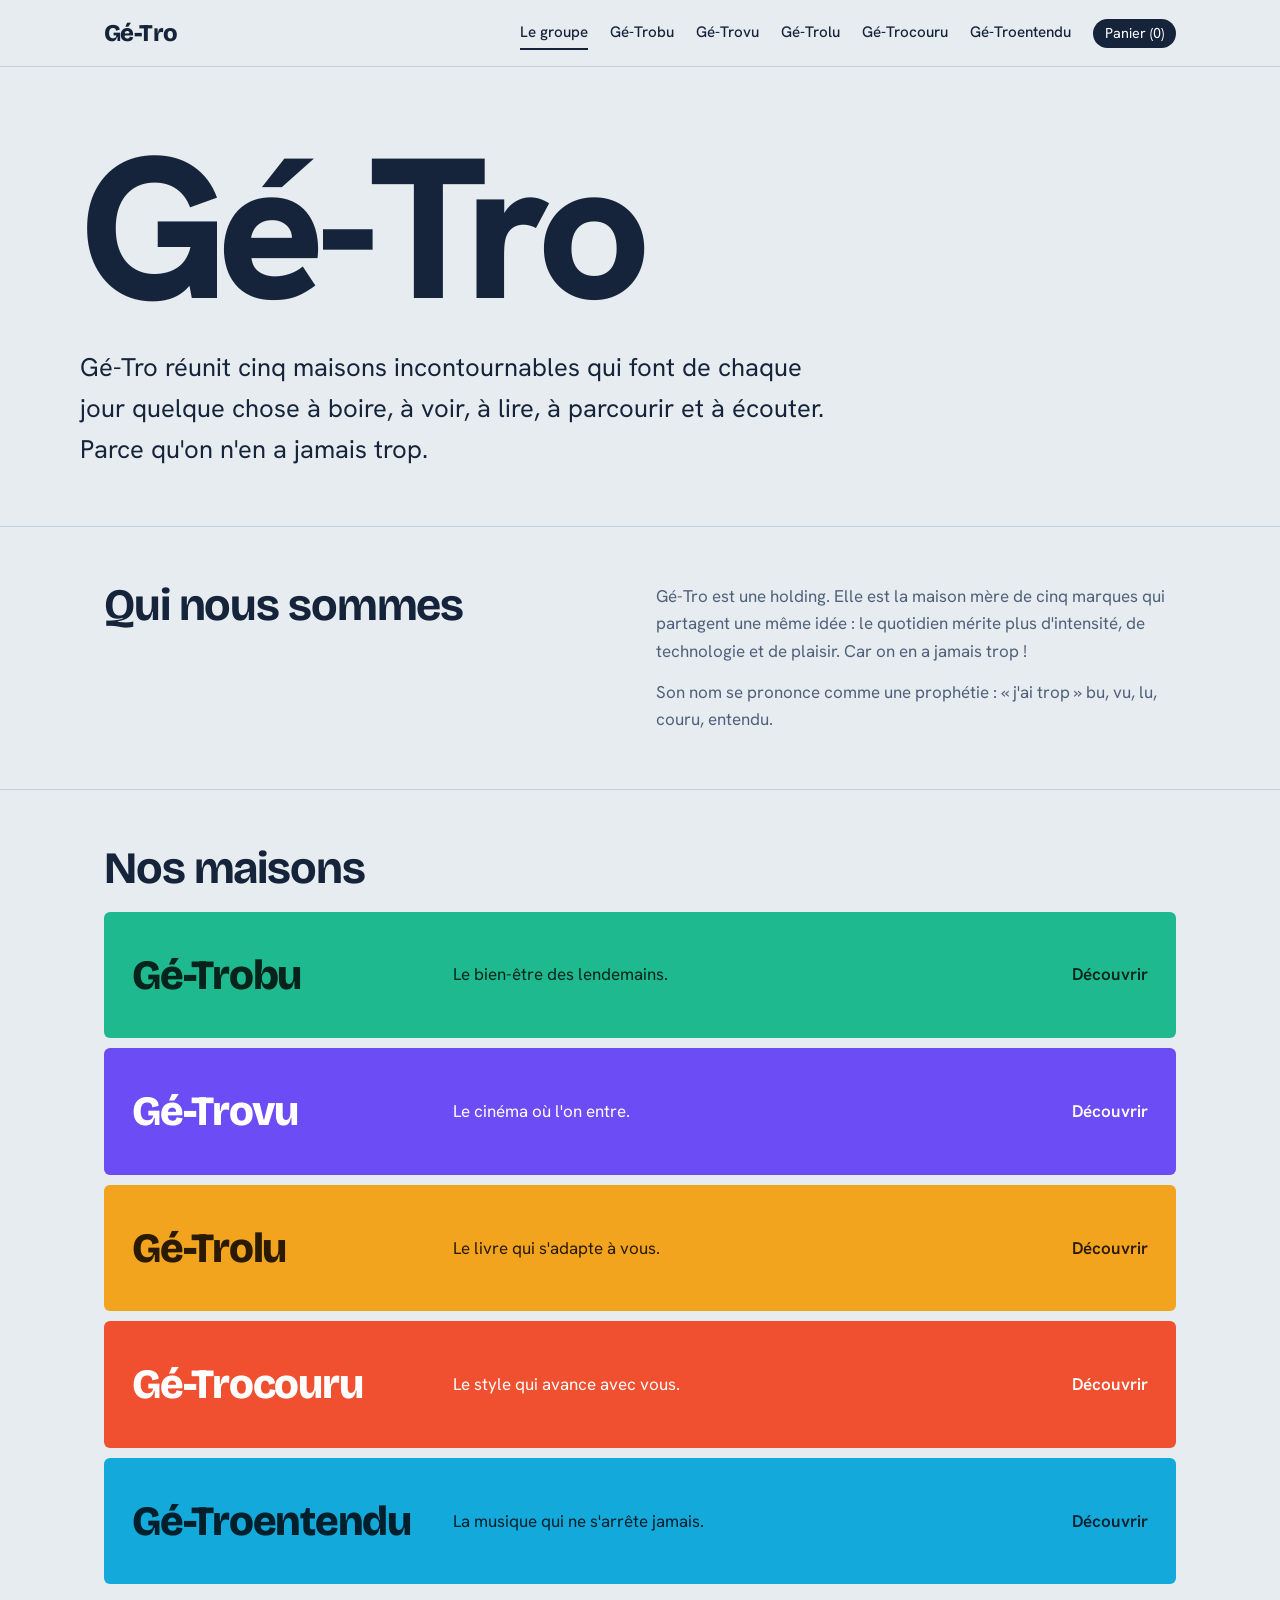
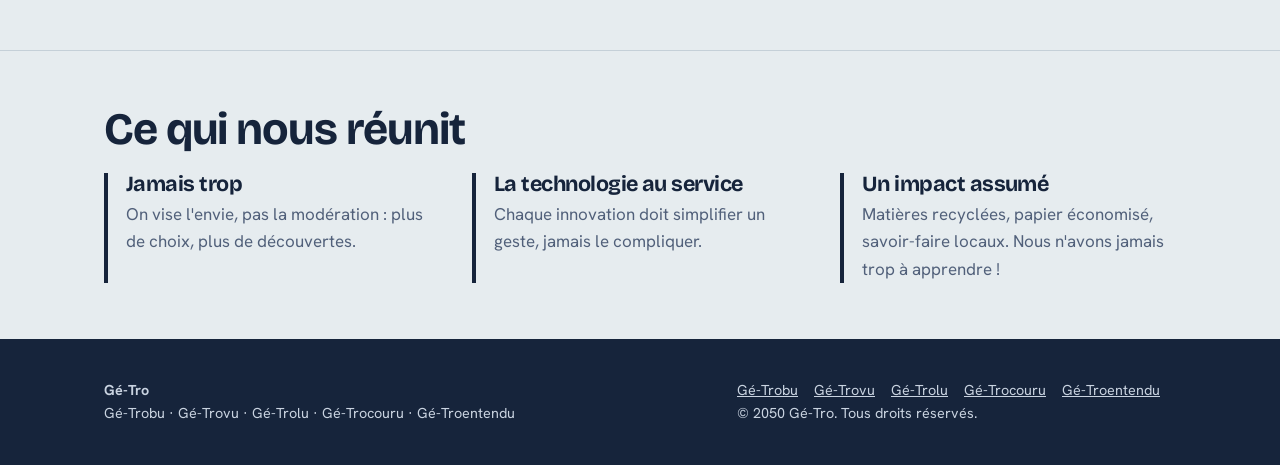
==== commit dcaac19e: "Fix HTML encoding issues in index.html" ====
--- a/index.html
+++ b/index.html
@@ -26,8 +26,8 @@
   <main id="main">
     <div class="wrap hero">
       <div class="wm" aria-label="Gé-Tro"><span>Gé-Tro</span><span class="sfx" aria-hidden="true"><span
-            class="b1">bu</span><span class="b2">vu</span><span class="b3">lu</span><span class="b4">couru</span><span
-            class="b5">entendu</span></span></div>
+                        class="b1">bu</span><span class="b2">vu</span><span class="b3">lu</span><span
+                        class="b4">couru</span></span></div>
       <p class="lead">Gé-Tro réunit cinq maisons incontournables qui font de chaque jour quelque chose à boire, à voir,
         à lire, à parcourir et à écouter. Parce qu'on n'en a jamais trop.</p>
     </div>
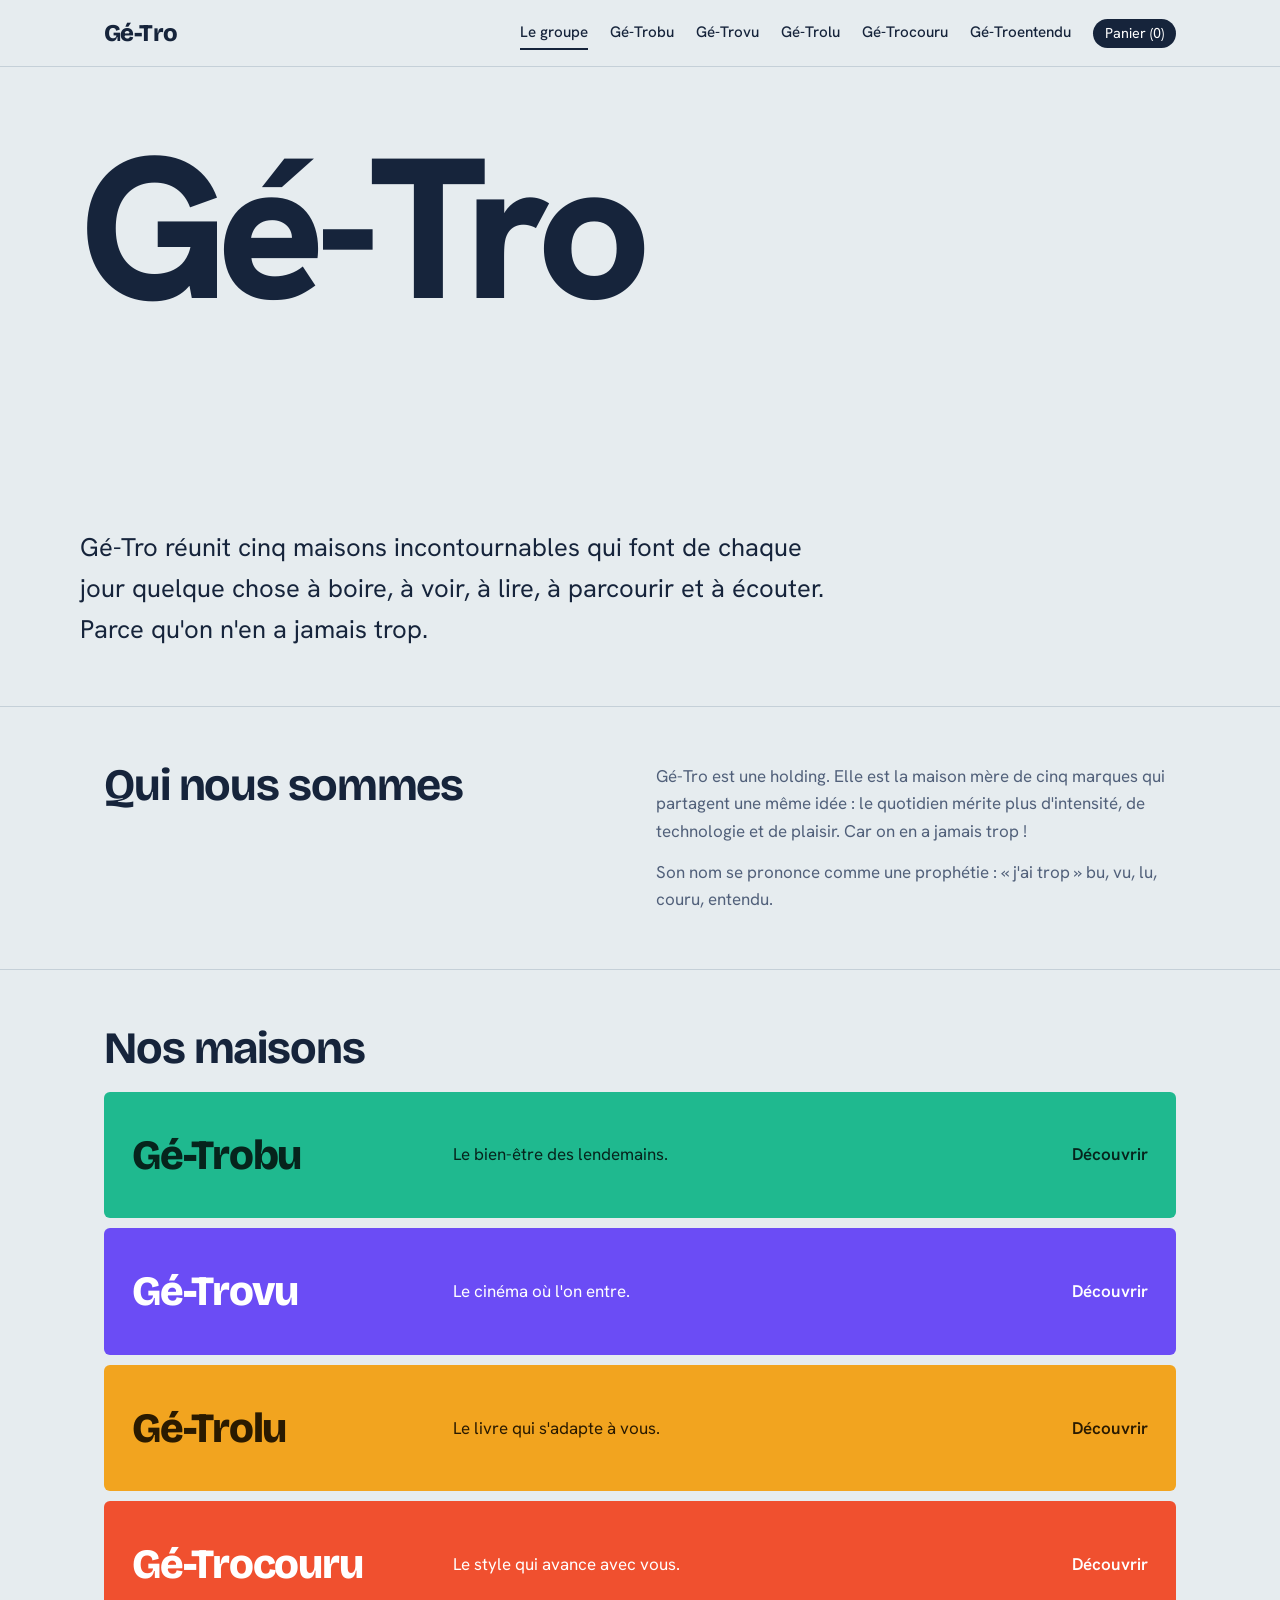
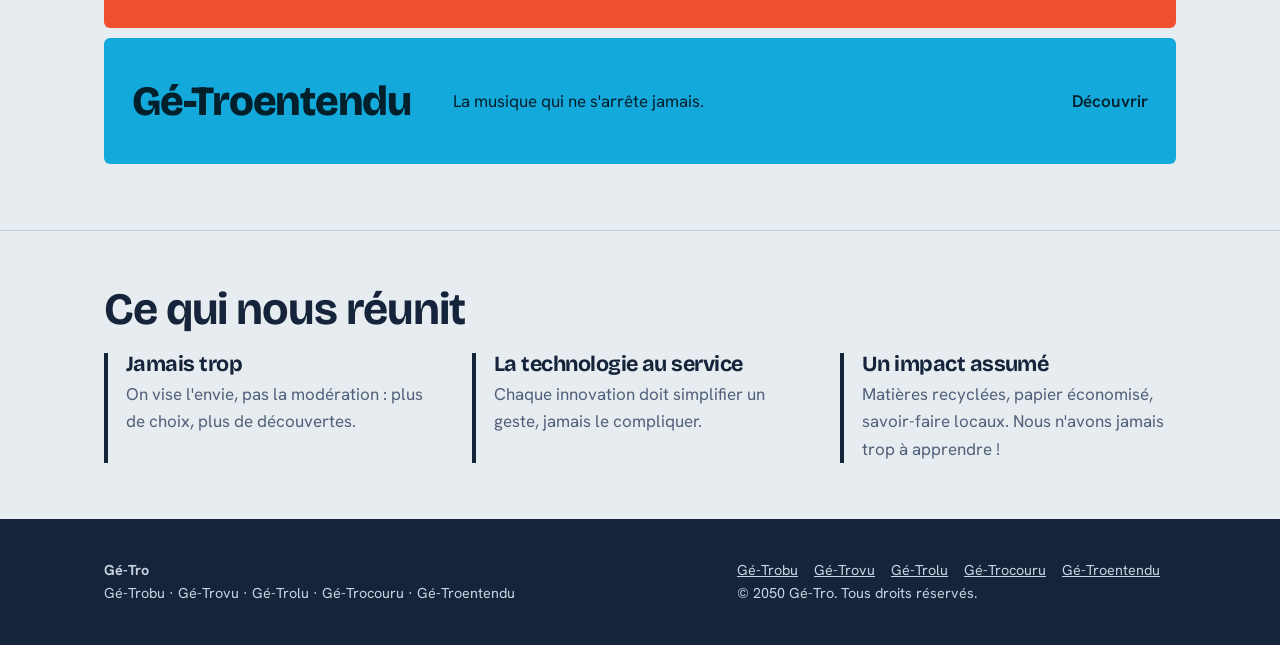
==== commit 0eef6a4d: "Fix HTML entity encoding in index.html" ====
--- a/index.html
+++ b/index.html
@@ -27,7 +27,8 @@
     <div class="wrap hero">
       <div class="wm" aria-label="Gé-Tro"><span>Gé-Tro</span><span class="sfx" aria-hidden="true"><span
                         class="b1">bu</span><span class="b2">vu</span><span class="b3">lu</span><span
-                        class="b4">couru</span></span></div>
+                        class="b4">couru</span><span
+                        class="b4">entendu</span></span></div>
       <p class="lead">Gé-Tro réunit cinq maisons incontournables qui font de chaque jour quelque chose à boire, à voir,
         à lire, à parcourir et à écouter. Parce qu'on n'en a jamais trop.</p>
     </div>
